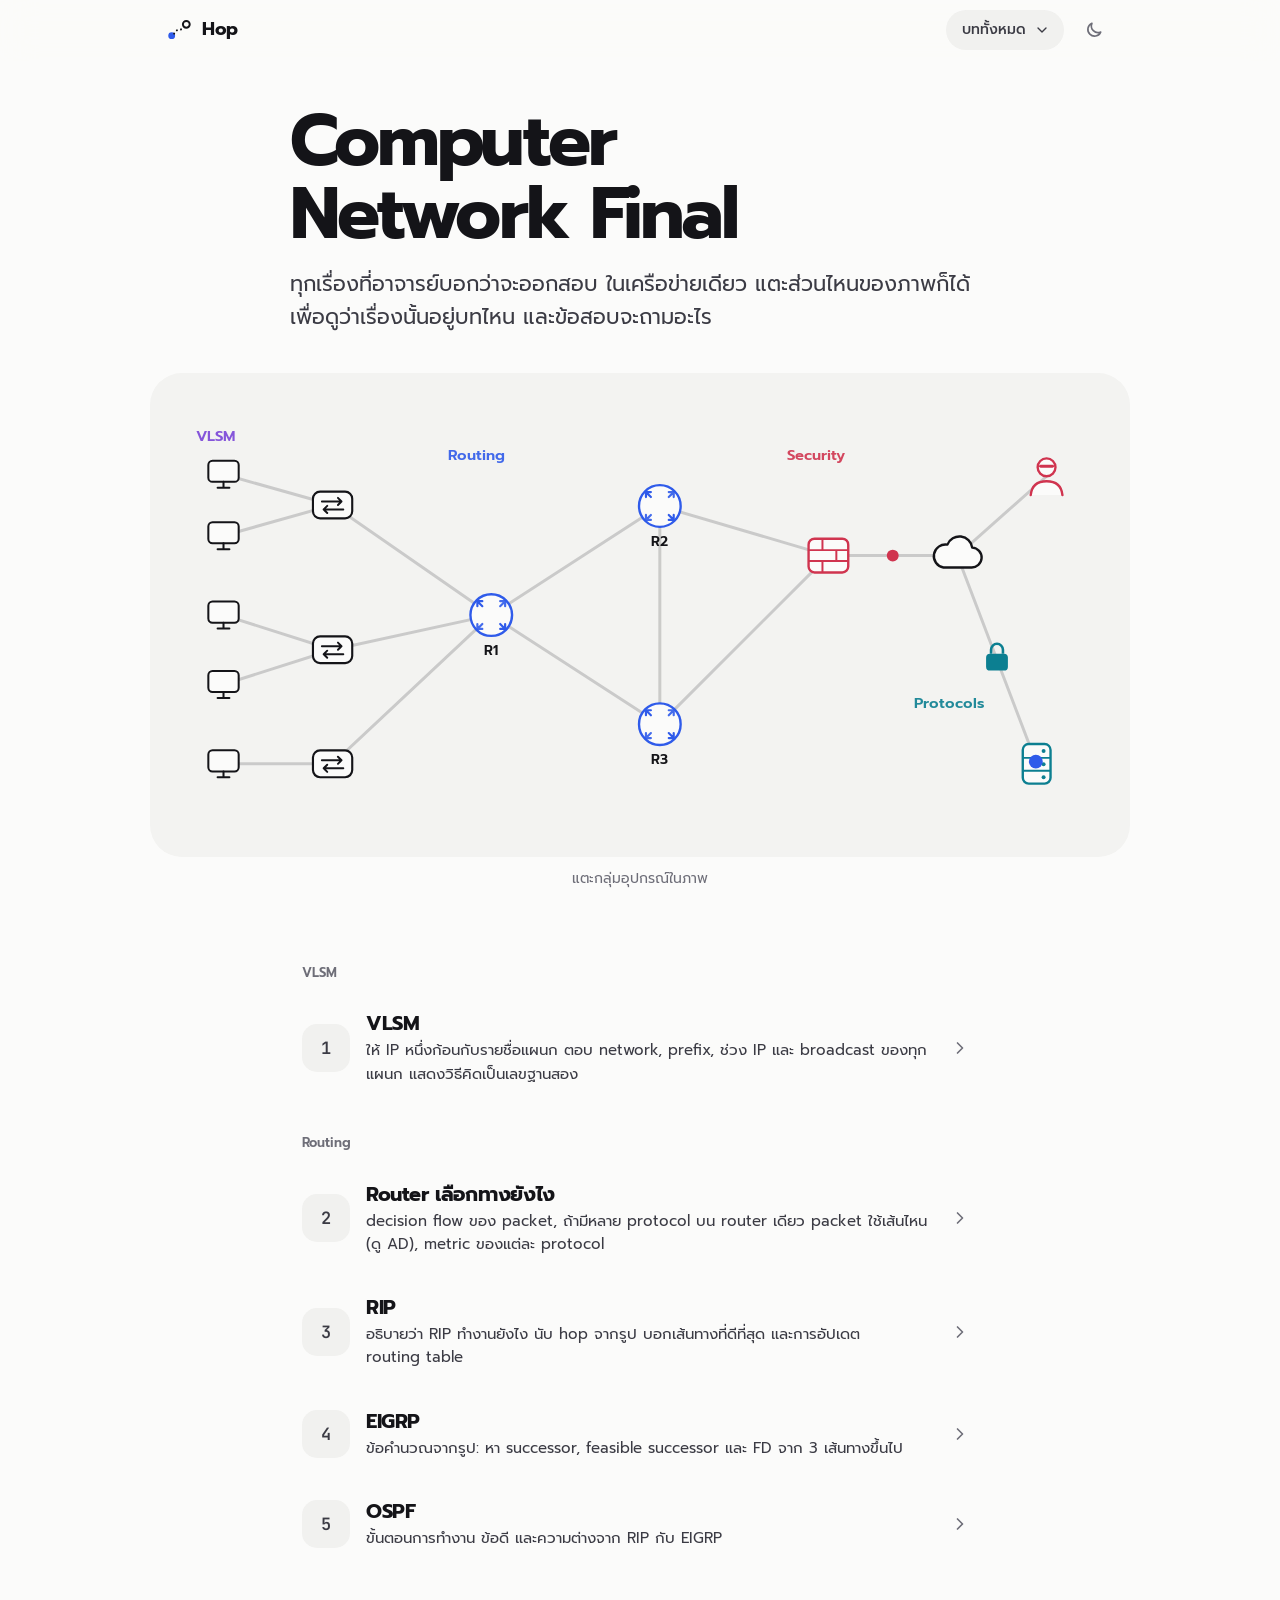
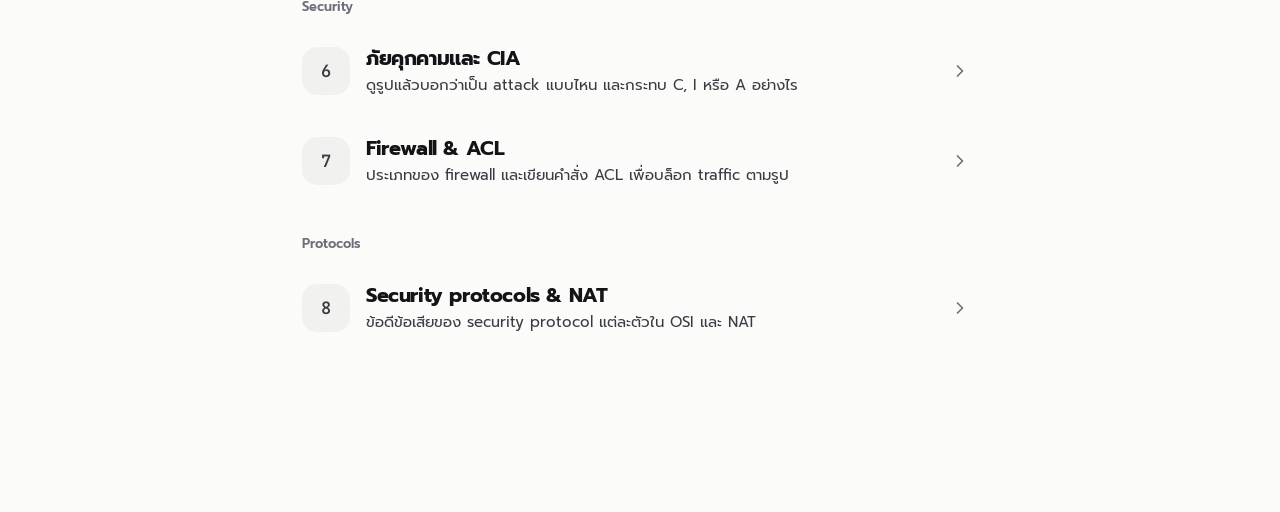
==== index.html @ ef546a4e "Home: whole-exam network map" ====
<!doctype html>
<html lang="th">
<head>
<meta charset="utf-8">
<meta name="viewport" content="width=device-width, initial-scale=1, viewport-fit=cover">
<title>Hop | Computer Network Final</title>
<meta name="description" content="ติว final วิชา 254363 Computer Network แบบ interactive: VLSM, Routing, RIP, EIGRP, OSPF, Security, ACL">
<meta name="theme-color" content="#FBFBFA">
<link rel="preconnect" href="https://fonts.googleapis.com">
<link rel="preconnect" href="https://fonts.gstatic.com" crossorigin>
<link rel="stylesheet" href="https://fonts.googleapis.com/css2?family=Prompt:wght@400;500;600;700&family=JetBrains+Mono:wght@400;500;600&display=swap">
<link rel="stylesheet" href="assets/core.css">
<style>
  .home-head { padding: 44px 0 10px; }
  .home-head h1 { font-size: clamp(40px, 8vw, 72px); line-height: 1.02; letter-spacing: -.04em; margin: 0 0 16px; font-weight: 700; text-wrap: balance; }
  .home-head p { font-size: clamp(18px, 2.4vw, 21px); line-height: 1.6; color: var(--ink-2); margin: 0; max-width: 34em; text-wrap: pretty; }
  .world { margin: 28px auto 0; max-width: var(--wide); background: var(--band); border-radius: 32px; padding: 14px; position: relative; overflow: hidden; }
  .world svg { display: block; width: 100%; height: auto; }
  .world .zone { cursor: pointer; }
  .world .zone .hull { fill: var(--zc-s); stroke: var(--zc); stroke-width: 2; stroke-dasharray: 6 6; opacity: .0; transition: opacity 220ms ease; }
  .world .zone .zl { font: 600 15px var(--font); fill: var(--zc); opacity: .9; transition: opacity 200ms ease; }
  .world .zone:hover .hull, .world .zone.on .hull { opacity: 1; }
  .world.picked .zone:not(.on) .dev { opacity: .35; }
  .world .dev { transition: opacity 220ms ease; }
  .world .link { stroke: var(--line-2); stroke-width: 3; stroke-linecap: round; fill: none; }
  .world .zone:focus { outline: none; }
  .world .zone:focus-visible .hull { opacity: 1; stroke-dasharray: none; }
  .z-ip { --zc: var(--c-violet); --zc-s: var(--c-violet-s); }
  .z-rt { --zc: var(--c-blue); --zc-s: var(--c-blue-s); }
  .z-sec { --zc: var(--c-rose); --zc-s: var(--c-rose-s); }
  .z-pr { --zc: var(--c-teal); --zc-s: var(--c-teal-s); }
  .hint { text-align: center; font-size: 14px; color: var(--muted); margin: 10px 0 0; }

  .chaps { max-width: var(--col); margin: 44px auto 0; display: grid; gap: 2px; }
  .ch { display: grid; grid-template-columns: 48px 1fr 24px; gap: 16px; align-items: center; padding: 18px 16px 18px 12px; border-radius: 20px; color: var(--ink); transition: background-color 200ms ease, transform 140ms var(--ease), opacity 220ms ease; }
  .ch:active { transform: scale(.99); }
  .ch .n { width: 48px; height: 48px; border-radius: 15px; display: grid; place-items: center; font: 600 17px var(--mono); background: var(--surface); color: var(--ink-2); transition: background-color 200ms ease, color 200ms ease; }
  .ch .t { font-size: 20px; font-weight: 700; letter-spacing: -.02em; line-height: 1.3; }
  .ch .s { font-size: 15px; color: var(--ink-2); line-height: 1.55; margin-top: 3px; text-wrap: pretty; }
  .ch svg { width: 20px; height: 20px; color: var(--muted); }
  .ch.on { background: var(--zc-s); }
  .ch.on .n { background: var(--zc); color: #fff; }
  .chaps.picked .ch:not(.on) { opacity: .45; }
  @media (hover: hover) and (pointer: fine) { .ch:hover { background: var(--surface); } .ch.on:hover { background: var(--zc-s); } }
  .grouphead { font-size: 13px; font-weight: 600; color: var(--muted); margin: 26px 12px 6px; }
</style>
</head>
<body>
<main>
  <div class="col home-head">
    <h1>Computer Network Final</h1>
    <p>ทุกเรื่องที่อาจารย์บอกว่าจะออกสอบ ในเครือข่ายเดียว แตะส่วนไหนของภาพก็ได้เพื่อดูว่าเรื่องนั้นอยู่บทไหน และข้อสอบจะถามอะไร</p>
  </div>
  <div class="world" id="world"></div>
  <p class="hint" id="hint">แตะกลุ่มอุปกรณ์ในภาพ</p>
  <div class="chaps" id="chaps"></div>
</main>
<script src="assets/core.js"></script>
<script src="home.js"></script>
</body>
</html>
---- assets/core.css ----
/* Hop: shared design system. One reading column, figures on a soft band, colour = meaning (each concept keeps one hue everywhere). */
:root {
  --bg: #FBFBFA; --surface: #F1F1EF; --surface-2: #E7E7E4; --band: #F3F3F1; --ink: #141418; --ink-2: #3B3B44; --muted: #6E6E78; --line: rgba(20,20,24,.10); --line-2: rgba(20,20,24,.18);
  --accent: #2F5BEA; --accent-press: #2549C4; --on-accent: #fff; --accent-soft: rgba(47,91,234,.12);
  /* meaning colours: net/blue, sub/amber, host/green, violet, rose, teal */
  --c-blue: #2F5BEA;  --c-blue-s: #E3EAFD;
  --c-amber: #C76A00; --c-amber-s: #FCEBD6;
  --c-green: #12855A; --c-green-s: #DCF2E7;
  --c-violet: #7A45D8; --c-violet-s: #EEE5FC;
  --c-rose: #D0344F; --c-rose-s: #FCE3E7;
  --c-teal: #0C7F91; --c-teal-s: #D9F0F3;
  --good: #12855A; --good-soft: #DCF2E7; --bad: #C2331D; --bad-soft: #FCE6E1;
  --font: "Prompt", "Noto Sans Thai", "Leelawadee UI", system-ui, sans-serif;
  --mono: "JetBrains Mono", ui-monospace, "SF Mono", Consolas, monospace;
  --ease: cubic-bezier(.23,1,.32,1); --ease-io: cubic-bezier(.77,0,.175,1); --drawer: cubic-bezier(.32,.72,0,1);
  --col: 700px; --wide: 980px; --r: 20px;
  color-scheme: light;
}
@media (prefers-color-scheme: dark) { :root:not([data-theme="light"]) {
  --bg: #0F0F12; --surface: #1A1A1F; --surface-2: #24242A; --band: #16161A; --ink: #EDEDF0; --ink-2: #C9C9D1; --muted: #9A9AA6; --line: rgba(255,255,255,.09); --line-2: rgba(255,255,255,.18);
  --accent: #6383FF; --accent-press: #4F70F0; --accent-soft: rgba(99,131,255,.16);
  --c-blue: #7593FF;  --c-blue-s: rgba(117,147,255,.16);
  --c-amber: #F2A33C; --c-amber-s: rgba(242,163,60,.16);
  --c-green: #4CCB8E; --c-green-s: rgba(76,203,142,.15);
  --c-violet: #B08CFF; --c-violet-s: rgba(176,140,255,.16);
  --c-rose: #FF7C92; --c-rose-s: rgba(255,124,146,.15);
  --c-teal: #45C6D8; --c-teal-s: rgba(69,198,216,.15);
  --good: #4CCB8E; --good-soft: rgba(76,203,142,.14); --bad: #F2846F; --bad-soft: rgba(242,132,111,.14);
  color-scheme: dark; } }
:root[data-theme="dark"] {
  --bg: #0F0F12; --surface: #1A1A1F; --surface-2: #24242A; --band: #16161A; --ink: #EDEDF0; --ink-2: #C9C9D1; --muted: #9A9AA6; --line: rgba(255,255,255,.09); --line-2: rgba(255,255,255,.18);
  --accent: #6383FF; --accent-press: #4F70F0; --accent-soft: rgba(99,131,255,.16);
  --c-blue: #7593FF;  --c-blue-s: rgba(117,147,255,.16);
  --c-amber: #F2A33C; --c-amber-s: rgba(242,163,60,.16);
  --c-green: #4CCB8E; --c-green-s: rgba(76,203,142,.15);
  --c-violet: #B08CFF; --c-violet-s: rgba(176,140,255,.16);
  --c-rose: #FF7C92; --c-rose-s: rgba(255,124,146,.15);
  --c-teal: #45C6D8; --c-teal-s: rgba(69,198,216,.15);
  --good: #4CCB8E; --good-soft: rgba(76,203,142,.14); --bad: #F2846F; --bad-soft: rgba(242,132,111,.14);
  color-scheme: dark; }

* { box-sizing: border-box; }
html { -webkit-tap-highlight-color: transparent; -webkit-text-size-adjust: 100%; scroll-padding-top: 76px; }
body { margin: 0; background: var(--bg); color: var(--ink); font: 400 17px/1.75 var(--font); overflow-x: hidden; }
button { font: inherit; color: inherit; background: none; border: 0; padding: 0; cursor: pointer; -webkit-user-select: none; user-select: none; touch-action: manipulation; }
a { color: var(--accent); text-decoration: none; }
:focus-visible { outline: 2px solid var(--accent); outline-offset: 2px; border-radius: 8px; }
[hidden] { display: none !important; }
b, strong { font-weight: 600; }
.mono, code { font-family: var(--mono); font-size: .9em; }
code { background: var(--surface); padding: .1em .4em; border-radius: 6px; }
svg text { font-family: var(--font); }

/* top bar */
.bar { position: sticky; top: 0; z-index: 30; background: color-mix(in srgb, var(--bg) 84%, transparent); backdrop-filter: saturate(170%) blur(16px); -webkit-backdrop-filter: saturate(170%) blur(16px); border-bottom: 1px solid transparent; transition: border-color 200ms ease; padding-top: env(safe-area-inset-top, 0px); }
.bar.scrolled { border-bottom-color: var(--line); }
.bar-in { max-width: var(--wide); margin: 0 auto; height: 60px; padding: 0 16px; display: flex; align-items: center; gap: 10px; }
.brand { display: flex; align-items: center; gap: 10px; font-weight: 700; font-size: 18px; letter-spacing: -.02em; color: var(--ink); margin-right: auto; }
.brand svg { width: 26px; height: 26px; }
.chap-pill { height: 40px; padding: 0 14px 0 16px; border-radius: 999px; background: var(--surface); font-size: 14px; font-weight: 500; display: inline-flex; align-items: center; gap: 8px; color: var(--ink-2); }
.chap-pill svg { width: 16px; height: 16px; }
.iconbtn { width: 40px; height: 40px; border-radius: 999px; display: grid; place-items: center; color: var(--muted); flex: none; }
.iconbtn svg { width: 20px; height: 20px; }
.progress { position: absolute; left: 0; bottom: -1px; height: 2px; background: var(--accent); width: 0; transform-origin: left; }

/* chapter menu (drops from bar) */
.menu { position: fixed; inset: 0; z-index: 40; pointer-events: none; }
.menu .scrim { position: absolute; inset: 0; background: rgba(10,10,14,.32); opacity: 0; transition: opacity 220ms ease; }
.menu .panel { position: absolute; right: max(16px, calc((100vw - var(--wide)) / 2 + 16px)); top: calc(env(safe-area-inset-top, 0px) + 64px); width: min(380px, calc(100vw - 32px)); background: var(--bg); border-radius: 22px; padding: 8px; box-shadow: 0 24px 60px rgba(0,0,0,.18), 0 0 0 1px var(--line); transform-origin: top right; transform: scale(.96) translateY(-6px); opacity: 0; transition: transform 220ms var(--ease), opacity 160ms ease; max-height: calc(100vh - 90px); overflow: auto; }
.menu.open { pointer-events: auto; }
.menu.open .scrim { opacity: 1; }
.menu.open .panel { transform: none; opacity: 1; }
.menu a { display: grid; grid-template-columns: 36px 1fr; gap: 12px; align-items: center; padding: 10px 12px; border-radius: 14px; color: var(--ink); }
.menu a .n { width: 36px; height: 36px; border-radius: 11px; display: grid; place-items: center; font: 600 14px var(--mono); background: var(--surface); color: var(--ink-2); }
.menu a .t { font-weight: 600; font-size: 15px; line-height: 1.3; }
.menu a .s { font-size: 13px; color: var(--muted); line-height: 1.35; }
.menu a[aria-current="page"] { background: var(--accent-soft); }
.menu a[aria-current="page"] .n { background: var(--accent); color: #fff; }
@media (hover: hover) and (pointer: fine) { .menu a:hover { background: var(--surface); } .iconbtn:hover { background: var(--surface); color: var(--ink); } }

/* page */
main { padding: 0 16px 160px; }
.col { max-width: var(--col); margin-left: auto; margin-right: auto; }
.wide { max-width: var(--wide); margin-left: auto; margin-right: auto; }
.head { padding: 40px 0 8px; }
.head h1 { font-size: clamp(36px, 7vw, 58px); line-height: 1.04; letter-spacing: -.035em; margin: 0 0 14px; font-weight: 700; text-wrap: balance; }
.head .lede { font-size: clamp(18px, 2.4vw, 21px); line-height: 1.6; color: var(--ink-2); margin: 0; max-width: 36em; text-wrap: pretty; }

section.idea { padding: 56px 0 8px; }
section.idea + section.idea { border-top: 1px solid var(--line); margin-top: 48px; }
.idea h2 { font-size: clamp(26px, 4.4vw, 34px); line-height: 1.18; letter-spacing: -.025em; margin: 0 0 6px; font-weight: 700; text-wrap: balance; }
.idea h2 .en { display: block; font: 500 15px/1.4 var(--mono); color: var(--muted); letter-spacing: 0; margin-top: 6px; }
.idea p { margin: 14px 0; text-wrap: pretty; }
.idea .key { font-size: clamp(20px, 2.8vw, 23px); line-height: 1.55; font-weight: 500; color: var(--ink); margin: 18px 0; letter-spacing: -.01em; }
.idea ul, .idea ol { padding-left: 1.3em; margin: 12px 0; }
.idea li { margin: 6px 0; }
.idea h3 { font-size: 20px; letter-spacing: -.015em; margin: 32px 0 4px; }

/* inline concept term: dotted underline in its meaning colour, tap opens the concept sheet */
.term { display: inline; font-weight: 600; color: var(--tc, var(--ink)); background: linear-gradient(to right, currentColor 40%, transparent 0) left bottom / 5px 1.5px repeat-x; padding-bottom: 1px; border-radius: 3px; cursor: pointer; -webkit-user-select: text; user-select: text; text-align: inherit; line-height: inherit; }
.term:active { background-color: var(--tcs, var(--surface)); }
@media (hover: hover) and (pointer: fine) { .term:hover { background-color: var(--tcs, var(--surface)); } }
.t-blue { --tc: var(--c-blue); --tcs: var(--c-blue-s); } .t-amber { --tc: var(--c-amber); --tcs: var(--c-amber-s); } .t-green { --tc: var(--c-green); --tcs: var(--c-green-s); }
.t-violet { --tc: var(--c-violet); --tcs: var(--c-violet-s); } .t-rose { --tc: var(--c-rose); --tcs: var(--c-rose-s); } .t-teal { --tc: var(--c-teal); --tcs: var(--c-teal-s); } .t-ink { --tc: var(--ink); --tcs: var(--surface); }

/* key formula: large, tokens coloured + tappable, left accent rule */
.eq { margin: 26px 0; padding: 6px 0 6px 20px; border-left: 3px solid var(--accent); font: 500 clamp(21px, 3.6vw, 28px)/1.5 var(--mono); letter-spacing: -.01em; overflow-x: auto; scrollbar-width: none; }
.eq::-webkit-scrollbar { display: none; }
.eq .tok { font: inherit; color: var(--tc); padding: 0 .12em; border-radius: 8px; background: var(--tcs); white-space: nowrap; }
.eq .op { color: var(--muted); }
.legend { display: grid; gap: 8px; margin: -8px 0 24px 23px; }
.legend button { display: grid; grid-template-columns: auto 1fr; gap: 12px; align-items: baseline; text-align: left; font-size: 15px; line-height: 1.5; color: var(--ink-2); }
.legend button b { font: 600 15px var(--mono); color: var(--tc); min-width: 3.2em; }

/* figure band */
.fig { margin: 30px auto; background: var(--band); border-radius: 28px; padding: 22px; position: relative; max-width: var(--wide); }
.fig.in-col { max-width: var(--col); }
.fig svg { display: block; width: 100%; height: auto; overflow: visible; }
.fig .ctrls { display: flex; flex-wrap: wrap; gap: 10px 14px; align-items: center; margin-top: 16px; }
.fig .readout { font: 500 15px/1.6 var(--mono); color: var(--ink-2); }
.fig .say { font-size: 17px; line-height: 1.6; margin: 14px 2px 0; min-height: 3.2em; color: var(--ink); text-wrap: pretty; }
.fig .say b { color: var(--tc, var(--ink)); }
.idea .fig:not(.in-col) { width: min(var(--wide), calc(100vw - 32px)); margin-left: calc((100% - min(var(--wide), 100vw - 32px)) / 2); }
@media (max-width: 560px) { .fig, .idea .fig:not(.in-col) { width: auto; margin-left: -16px; margin-right: -16px; border-radius: 0; padding: 18px 16px; } }

/* controls */
.btn { height: 52px; padding: 0 24px; border-radius: 16px; font-weight: 600; font-size: 16px; background: var(--surface-2); display: inline-flex; align-items: center; justify-content: center; gap: 8px; transition: transform 140ms var(--ease), background-color 160ms ease; }
.btn:active { transform: scale(.97); }
.btn.primary { background: var(--accent); color: var(--on-accent); box-shadow: 0 2px 0 var(--accent-press); }
.btn.small { height: 42px; padding: 0 16px; font-size: 14px; border-radius: 13px; }
.btn.ghost { background: transparent; color: var(--muted); }
.btn[disabled] { opacity: .4; pointer-events: none; }
.seg { display: inline-flex; background: var(--surface-2); border-radius: 14px; padding: 4px; gap: 2px; position: relative; }
.seg button { height: 38px; padding: 0 14px; border-radius: 10px; font-size: 14px; font-weight: 600; color: var(--muted); transition: color 160ms ease, background-color 160ms ease; white-space: nowrap; }
.seg button[aria-pressed="true"] { background: var(--bg); color: var(--ink); box-shadow: 0 1px 3px rgba(0,0,0,.08); }
.slider { -webkit-appearance: none; appearance: none; height: 44px; background: transparent; flex: 1; min-width: 160px; touch-action: pan-y; --p: 50%; }
.slider::-webkit-slider-runnable-track { height: 8px; border-radius: 99px; background: linear-gradient(to right, var(--accent) var(--p), var(--surface-2) var(--p)); }
.slider::-moz-range-track { height: 8px; border-radius: 99px; background: linear-gradient(to right, var(--accent) var(--p), var(--surface-2) var(--p)); }
.slider::-webkit-slider-thumb { -webkit-appearance: none; width: 30px; height: 30px; margin-top: -11px; border-radius: 50%; background: #fff; box-shadow: 0 1px 4px rgba(0,0,0,.25), 0 0 0 1px rgba(0,0,0,.05); }
.slider::-moz-range-thumb { width: 30px; height: 30px; border: 0; border-radius: 50%; background: #fff; box-shadow: 0 1px 4px rgba(0,0,0,.25); }
.field { height: 50px; border-radius: 14px; border: 1.5px solid var(--line-2); background: var(--bg); padding: 0 14px; font: 500 17px var(--mono); color: var(--ink); width: 100%; min-width: 0; transition: border-color 150ms ease, background-color 150ms ease; }
.field:focus { outline: none; border-color: var(--accent); }
.field.ok { border-color: var(--good); background: var(--good-soft); }
.field.no { border-color: var(--bad); background: var(--bad-soft); }

/* scrubber: a timeline whose stops are named events, drag or play */
.scrub { margin-top: 18px; user-select: none; -webkit-user-select: none; }
.scrub .row { display: flex; align-items: center; gap: 14px; }
.scrub .play { width: 48px; height: 48px; border-radius: 50%; background: var(--ink); color: var(--bg); display: grid; place-items: center; flex: none; transition: transform 140ms var(--ease); }
.scrub .play:active { transform: scale(.94); }
.scrub .play svg { width: 18px; height: 18px; }
.scrub .track { position: relative; flex: 1; height: 48px; touch-action: none; cursor: pointer; }
.scrub .rail { position: absolute; left: 0; right: 0; top: 50%; height: 6px; margin-top: -3px; border-radius: 99px; background: var(--surface-2); }
.scrub .fill { position: absolute; left: 0; top: 50%; height: 6px; margin-top: -3px; border-radius: 99px; background: var(--ink); width: 0; }
.scrub .stop { position: absolute; top: 50%; width: 12px; height: 12px; margin: -6px 0 0 -6px; border-radius: 50%; background: var(--bg); box-shadow: inset 0 0 0 2px var(--line-2); transition: box-shadow 160ms ease, background-color 160ms ease; }
.scrub .stop.past { background: var(--ink); box-shadow: none; }
.scrub .knob { position: absolute; top: 50%; width: 26px; height: 26px; margin: -13px 0 0 -13px; border-radius: 50%; background: var(--bg); box-shadow: 0 0 0 3px var(--ink), 0 4px 10px rgba(0,0,0,.18); }
.scrub .label { margin-top: 6px; font-size: 15px; font-weight: 600; color: var(--ink); min-height: 1.6em; display: flex; gap: 10px; align-items: baseline; }
.scrub .label .k { font: 500 13px var(--mono); color: var(--muted); }

/* MCQ check */
.check { margin: 40px 0 8px; padding-top: 28px; border-top: 1px solid var(--line); }
.check .q { font-size: 19px; font-weight: 600; line-height: 1.5; margin: 0 0 16px; letter-spacing: -.01em; text-wrap: pretty; }
.check .opts { display: grid; gap: 10px; }
.tile { display: grid; grid-template-columns: 40px 1fr; gap: 14px; align-items: center; text-align: left; padding: 12px 16px 12px 12px; border-radius: 18px; background: var(--bg); box-shadow: inset 0 0 0 1.5px var(--line-2); font-size: 16px; line-height: 1.5; min-height: 64px; transition: transform 140ms var(--ease), box-shadow 160ms ease, background-color 160ms ease; }
.tile:active { transform: scale(.985); }
.tile .L { width: 40px; height: 40px; border-radius: 12px; display: grid; place-items: center; font: 600 16px var(--mono); background: var(--surface); color: var(--ink-2); transition: background-color 160ms ease, color 160ms ease; }
.tile.right { background: var(--good-soft); box-shadow: inset 0 0 0 2px var(--good); }
.tile.right .L { background: var(--good); color: #fff; }
.tile.wrong { background: var(--bad-soft); box-shadow: inset 0 0 0 2px var(--bad); }
.tile.wrong .L { background: var(--bad); color: #fff; }
.tile.dim { opacity: .5; }
@media (hover: hover) and (pointer: fine) { .tile:hover { box-shadow: inset 0 0 0 1.5px var(--muted); } }
.fb { margin-top: 14px; padding: 16px 18px; border-radius: 18px; font-size: 16px; line-height: 1.65; }
.fb.good { background: var(--good-soft); } .fb.bad { background: var(--bad-soft); }
.fb .h { font-weight: 700; margin-bottom: 2px; }
.fb.good .h { color: var(--good); } .fb.bad .h { color: var(--bad); }
.fb { animation: rise 260ms var(--ease); }
@keyframes rise { from { opacity: 0; transform: translateY(6px); } to { opacity: 1; transform: none; } }

/* exam drill */
.drill { margin: 34px auto 0; max-width: var(--wide); background: var(--surface); border-radius: 28px; padding: 26px 22px; }
.drill h3 { margin: 0 0 4px; font-size: 22px; letter-spacing: -.02em; }
.drill .prompt { font-size: 17px; line-height: 1.7; margin: 10px 0 18px; }
.drill .bar2 { display: flex; flex-wrap: wrap; gap: 10px; margin-top: 18px; }
.drill table { width: 100%; border-collapse: collapse; font-size: 15px; }
.drill th { text-align: left; font-weight: 600; font-size: 13px; color: var(--muted); padding: 6px 8px; white-space: nowrap; }
.drill td { padding: 5px 4px; vertical-align: middle; }
.drill .tblwrap { overflow-x: auto; margin: 0 -6px; padding: 0 6px; }
.work { margin-top: 20px; display: grid; gap: 4px; }
.work .ln { font: 500 15px/1.7 var(--mono); padding: 6px 12px; border-radius: 10px; opacity: 0; transform: translateY(4px); transition: opacity 260ms ease, transform 260ms var(--ease), background-color 200ms ease; white-space: pre-wrap; overflow-wrap: anywhere; }
.work .ln.on { opacity: 1; transform: none; }
.work .ln.note { font-family: var(--font); font-size: 15px; color: var(--muted); }
.work .ln.hl { background: var(--bg); }
@media (max-width: 560px) { .drill { margin-left: -16px; margin-right: -16px; border-radius: 0; padding: 22px 16px; } }

/* concept sheet: bottom sheet with its own drill-down stack */
.sheet { position: fixed; inset: 0; z-index: 50; pointer-events: none; }
.sheet .scrim { position: absolute; inset: 0; background: rgba(10,10,14,.38); opacity: 0; transition: opacity 240ms ease; }
.sheet .card { position: absolute; left: 50%; bottom: 0; width: min(680px, 100vw); max-height: 86vh; transform: translate(-50%, 100%); background: var(--bg); border-radius: 28px 28px 0 0; box-shadow: 0 -10px 40px rgba(0,0,0,.18); transition: transform 380ms var(--drawer); display: flex; flex-direction: column; padding-bottom: env(safe-area-inset-bottom, 0px); }
.sheet.open { pointer-events: auto; }
.sheet.open .scrim { opacity: 1; }
.sheet.open .card { transform: translate(-50%, 0); }
.sheet .grab { height: 28px; flex: none; display: grid; place-items: center; touch-action: none; cursor: grab; }
.sheet .grab::before { content: ""; width: 44px; height: 5px; border-radius: 9px; background: var(--surface-2); }
.sheet .top { display: flex; align-items: center; gap: 8px; padding: 0 16px 4px 12px; flex: none; }
.sheet .crumbs { display: flex; gap: 4px; align-items: center; overflow-x: auto; scrollbar-width: none; flex: 1; font-size: 13px; color: var(--muted); }
.sheet .crumbs::-webkit-scrollbar { display: none; }
.sheet .crumbs button { white-space: nowrap; padding: 6px 8px; border-radius: 8px; color: var(--muted); }
.sheet .crumbs button:last-child { color: var(--ink); font-weight: 600; }
.sheet .crumbs i { font-style: normal; opacity: .5; }
.sheet .body { overflow-y: auto; padding: 4px 24px 32px; overscroll-behavior: contain; -webkit-overflow-scrolling: touch; }
.sheet .pane { animation: pane 280ms var(--ease); }
.sheet .pane.back { animation-name: paneback; }
@keyframes pane { from { opacity: 0; transform: translateX(18px); } to { opacity: 1; transform: none; } }
@keyframes paneback { from { opacity: 0; transform: translateX(-18px); } to { opacity: 1; transform: none; } }
.sheet h2 { font-size: 28px; line-height: 1.2; letter-spacing: -.025em; margin: 6px 0 2px; color: var(--tc, var(--ink)); }
.sheet .en { font: 500 14px var(--mono); color: var(--muted); }
.sheet .short { font-size: 20px; line-height: 1.55; font-weight: 500; margin: 14px 0 10px; letter-spacing: -.01em; }
.sheet .more { font-size: 16px; line-height: 1.75; color: var(--ink-2); }
.sheet .more p { margin: 10px 0; }
.sheet .viz { margin: 18px 0; background: var(--band); border-radius: 20px; padding: 16px; }
.sheet .viz svg { display: block; width: 100%; height: auto; }
.sheet .parts { margin-top: 22px; }
.sheet .parts .h { font-size: 13px; font-weight: 600; color: var(--muted); margin-bottom: 8px; }
.sheet .parts .list { display: grid; gap: 8px; }
.sheet .part { display: grid; grid-template-columns: 10px 1fr 20px; gap: 14px; align-items: center; text-align: left; padding: 14px 14px 14px 16px; border-radius: 16px; background: var(--surface); transition: transform 140ms var(--ease), background-color 160ms ease; }
.sheet .part:active { transform: scale(.985); }
.sheet .part .dot { width: 10px; height: 10px; border-radius: 50%; background: var(--tc, var(--ink)); }
.sheet .part .t { font-weight: 600; font-size: 16px; line-height: 1.35; }
.sheet .part .s { font-size: 14px; color: var(--muted); line-height: 1.45; }
.sheet .part svg { width: 18px; height: 18px; color: var(--muted); }
@media (min-width: 1100px) {
  .sheet .card { left: auto; right: 24px; bottom: 24px; top: 24px; max-height: none; width: 460px; border-radius: 28px; transform: translateX(calc(100% + 40px)); }
  .sheet.open .card { transform: none; }
  .sheet .grab { display: none; }
  .sheet .top { padding-top: 14px; }
}

/* map: chapter hero diagram whose parts are buttons */
.map { position: relative; }
.map .hot { cursor: pointer; }
.map .hot .ring { fill: none; stroke: var(--tc, var(--accent)); stroke-width: 2; opacity: 0; transition: opacity 180ms ease; }
.map .hot:hover .ring, .map .hot:focus-visible .ring, .map .hot.on .ring { opacity: 1; }
.map .hot:focus { outline: none; }
.pulse { animation: pulse 2.4s var(--ease) infinite; transform-box: fill-box; transform-origin: center; }
@keyframes pulse { 0% { opacity: .55; transform: scale(1); } 70%, 100% { opacity: 0; transform: scale(1.9); } }

/* chapter end */
.next { margin: 64px auto 0; max-width: var(--col); display: block; padding: 24px 26px; border-radius: 24px; background: var(--ink); color: var(--bg); transition: transform 160ms var(--ease); }
.next:active { transform: scale(.985); }
.next .s { font-size: 14px; opacity: .65; }
.next .t { font-size: 24px; font-weight: 700; letter-spacing: -.02em; display: flex; justify-content: space-between; align-items: center; gap: 12px; }
.next svg { width: 26px; height: 26px; }

.toast { position: fixed; left: 50%; bottom: calc(24px + env(safe-area-inset-bottom, 0px)); transform: translate(-50%, 20px); opacity: 0; background: var(--ink); color: var(--bg); padding: 12px 18px; border-radius: 14px; font-size: 15px; z-index: 60; transition: transform 240ms var(--ease), opacity 200ms ease; pointer-events: none; }
.toast.on { transform: translate(-50%, 0); opacity: 1; }
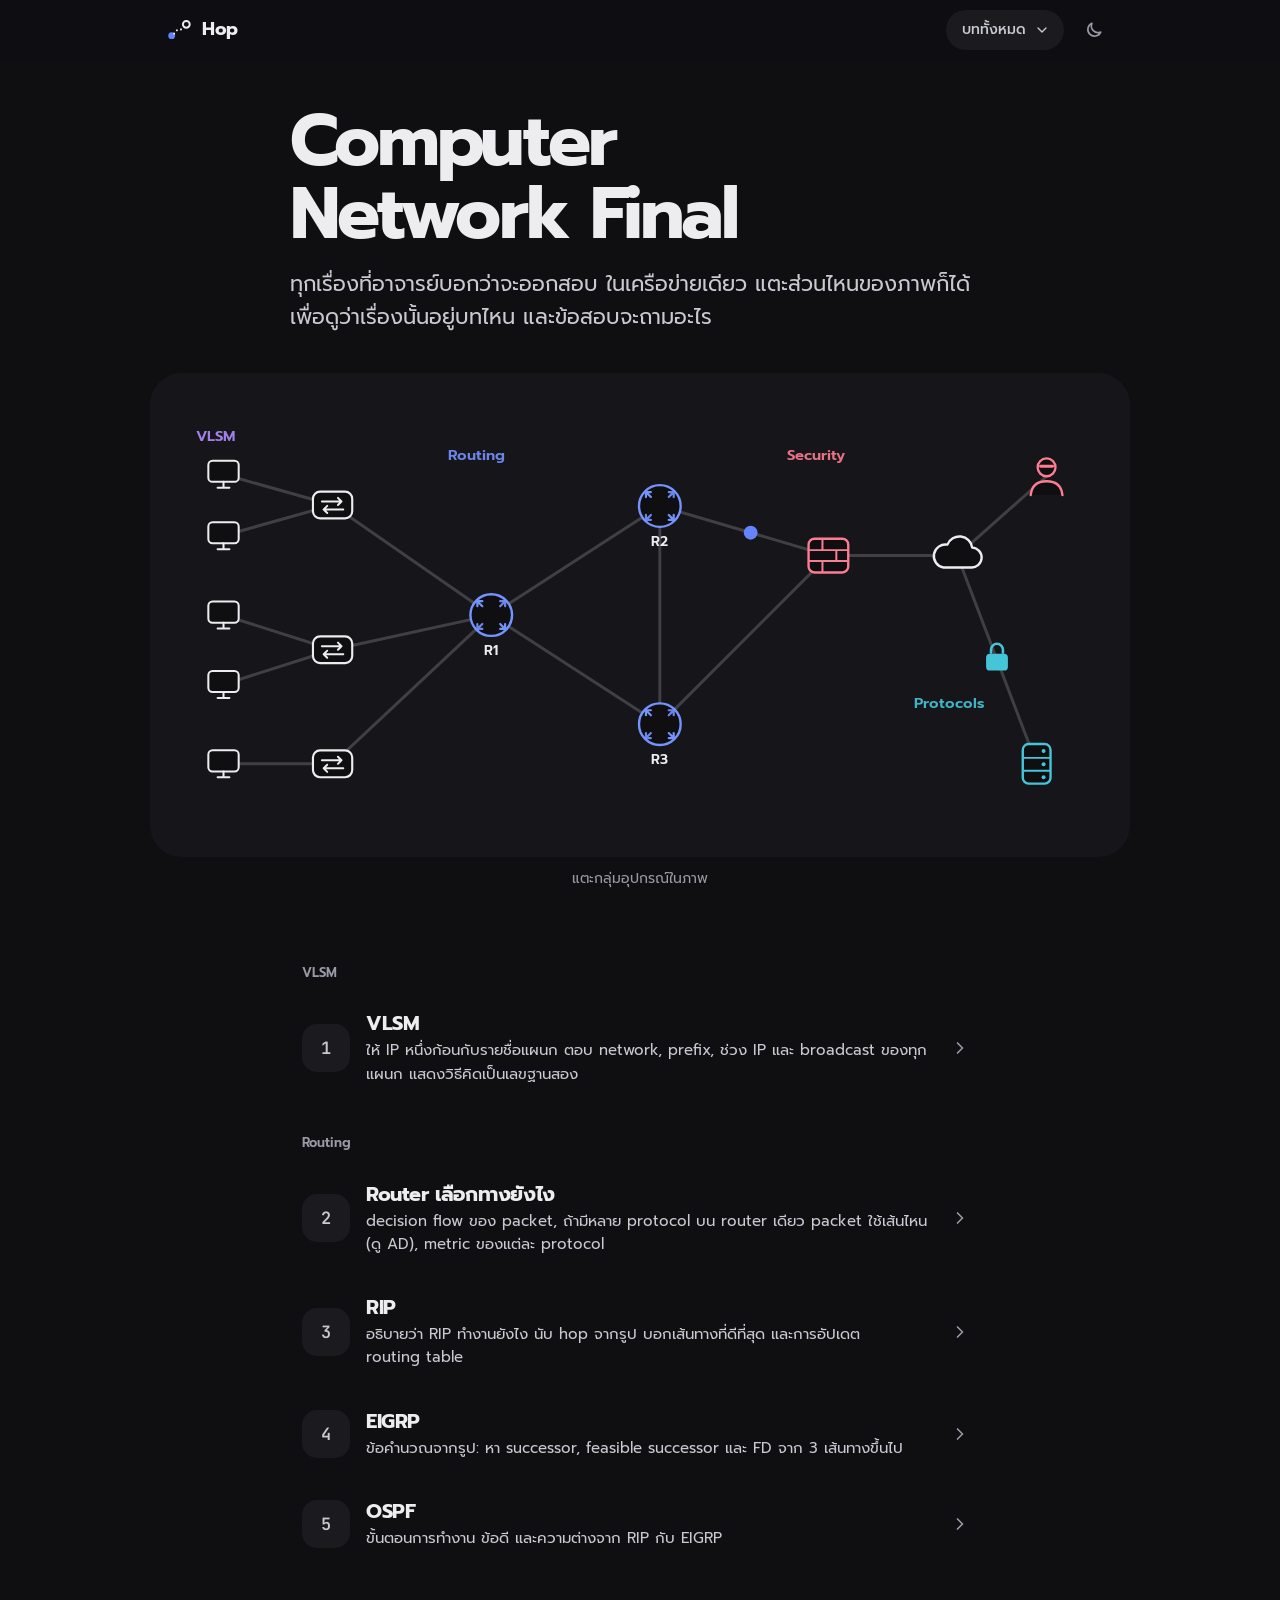
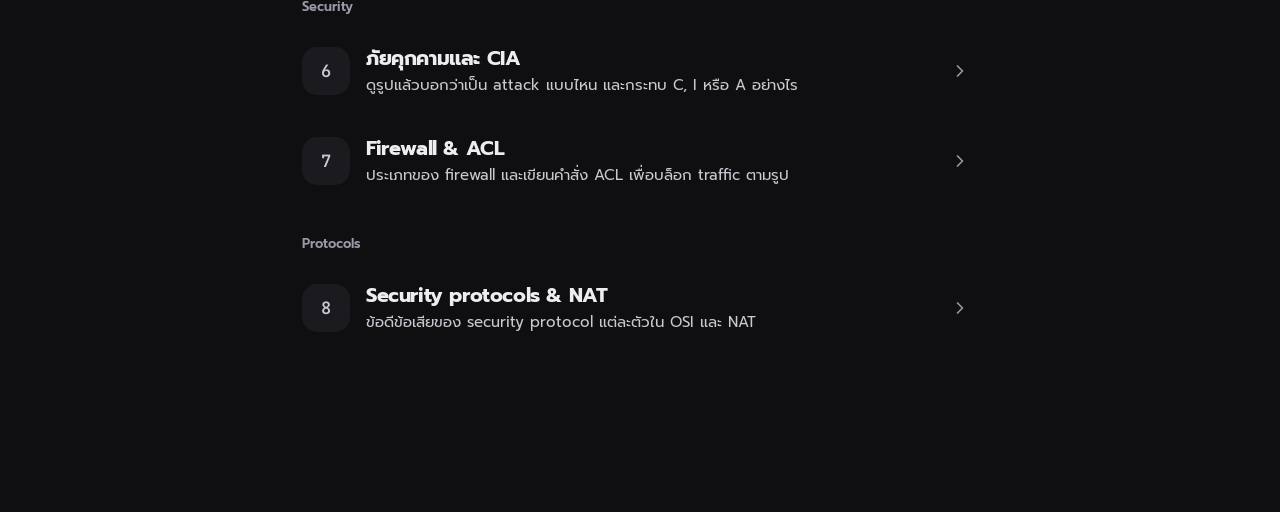
==== commit 362eea93: "Dark mode by default" ====
--- a/index.html
+++ b/index.html
@@ -5,7 +5,7 @@
 <meta name="viewport" content="width=device-width, initial-scale=1, viewport-fit=cover">
 <title>Hop | Computer Network Final</title>
 <meta name="description" content="ติว final วิชา 254363 Computer Network แบบ interactive: VLSM, Routing, RIP, EIGRP, OSPF, Security, ACL">
-<meta name="theme-color" content="#FBFBFA">
+<meta name="theme-color" content="#0F0F12">
 <link rel="preconnect" href="https://fonts.googleapis.com">
 <link rel="preconnect" href="https://fonts.gstatic.com" crossorigin>
 <link rel="stylesheet" href="https://fonts.googleapis.com/css2?family=Prompt:wght@400;500;600;700&family=JetBrains+Mono:wght@400;500;600&display=swap">
--- a/assets/core.css
+++ b/assets/core.css
@@ -16,7 +16,7 @@
   --col: 700px; --wide: 980px; --r: 20px;
   color-scheme: light;
 }
-@media (prefers-color-scheme: dark) { :root:not([data-theme="light"]) {
+:root:not([data-theme="light"]) {
   --bg: #0F0F12; --surface: #1A1A1F; --surface-2: #24242A; --band: #16161A; --ink: #EDEDF0; --ink-2: #C9C9D1; --muted: #9A9AA6; --line: rgba(255,255,255,.09); --line-2: rgba(255,255,255,.18);
   --accent: #6383FF; --accent-press: #4F70F0; --accent-soft: rgba(99,131,255,.16);
   --c-blue: #7593FF;  --c-blue-s: rgba(117,147,255,.16);
@@ -26,7 +26,7 @@
   --c-rose: #FF7C92; --c-rose-s: rgba(255,124,146,.15);
   --c-teal: #45C6D8; --c-teal-s: rgba(69,198,216,.15);
   --good: #4CCB8E; --good-soft: rgba(76,203,142,.14); --bad: #F2846F; --bad-soft: rgba(242,132,111,.14);
-  color-scheme: dark; } }
+  color-scheme: dark; }
 :root[data-theme="dark"] {
   --bg: #0F0F12; --surface: #1A1A1F; --surface-2: #24242A; --band: #16161A; --ink: #EDEDF0; --ink-2: #C9C9D1; --muted: #9A9AA6; --line: rgba(255,255,255,.09); --line-2: rgba(255,255,255,.18);
   --accent: #6383FF; --accent-press: #4F70F0; --accent-soft: rgba(99,131,255,.16);
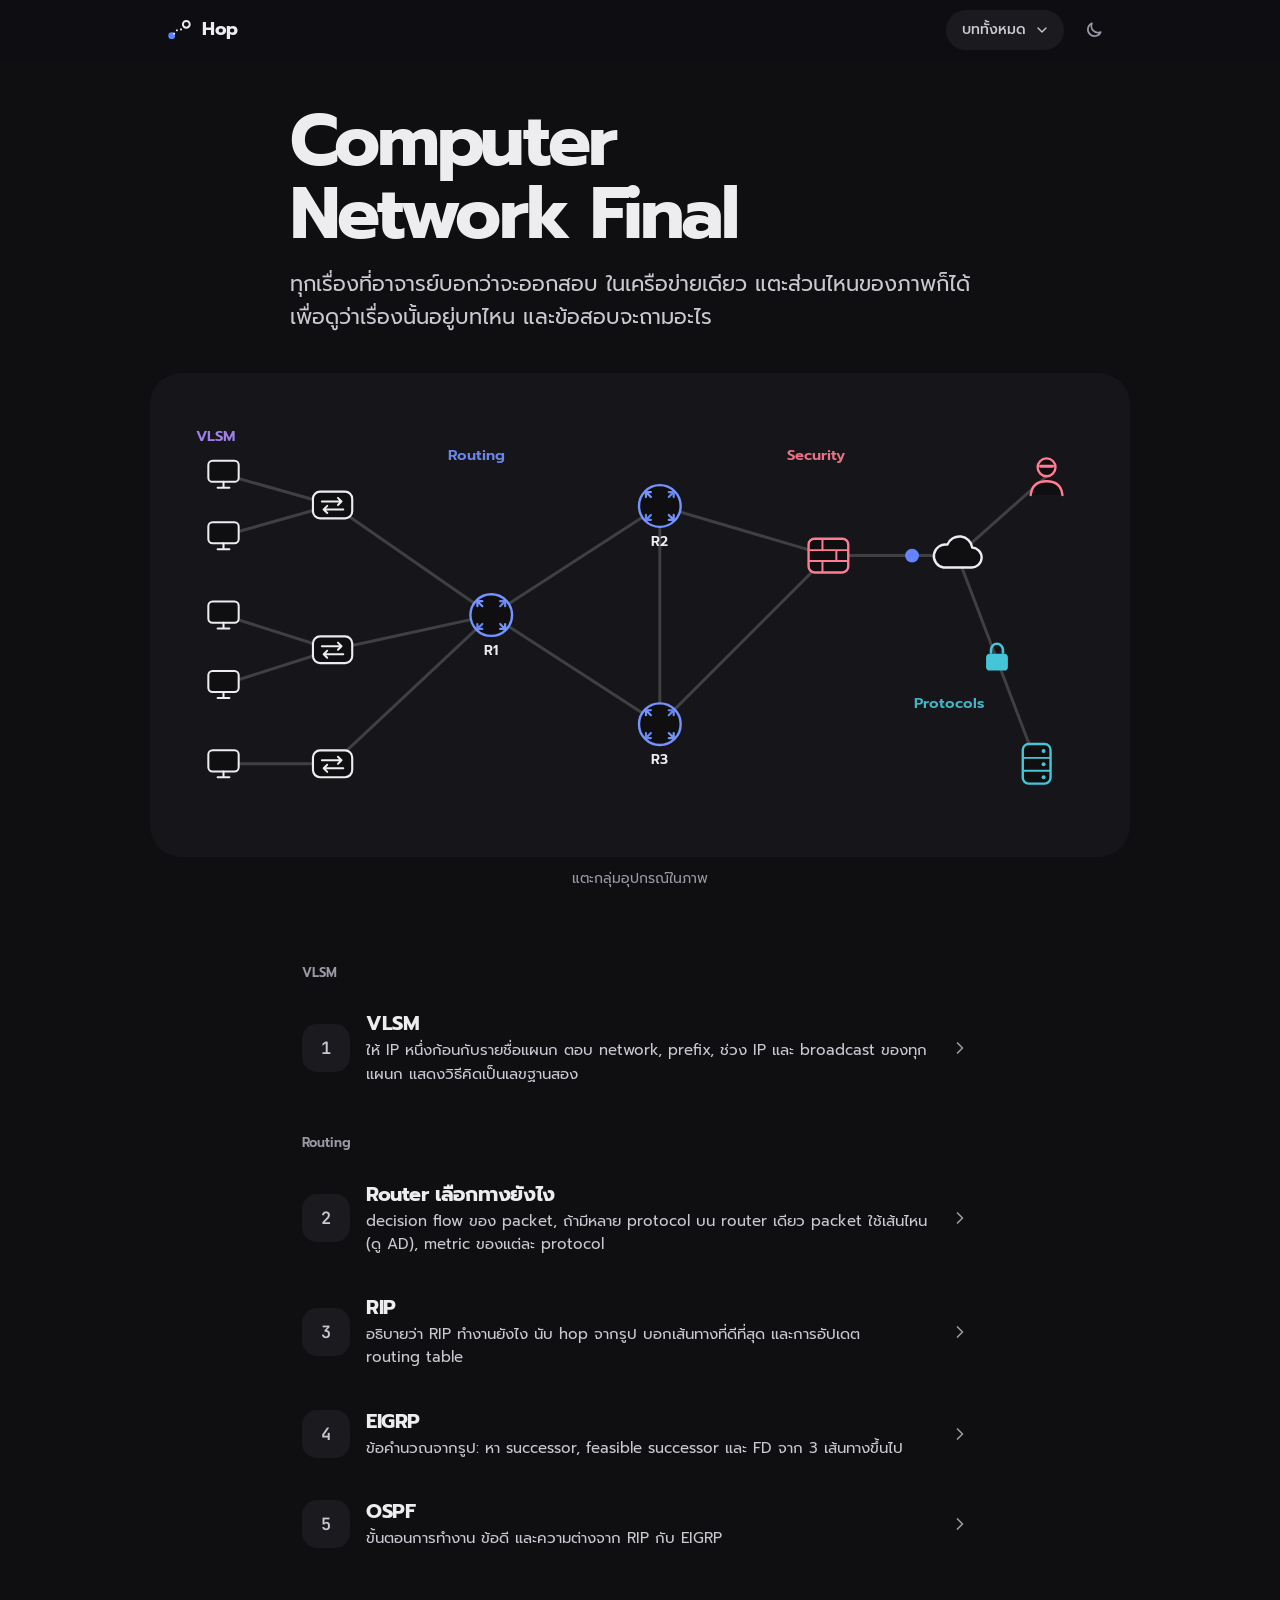
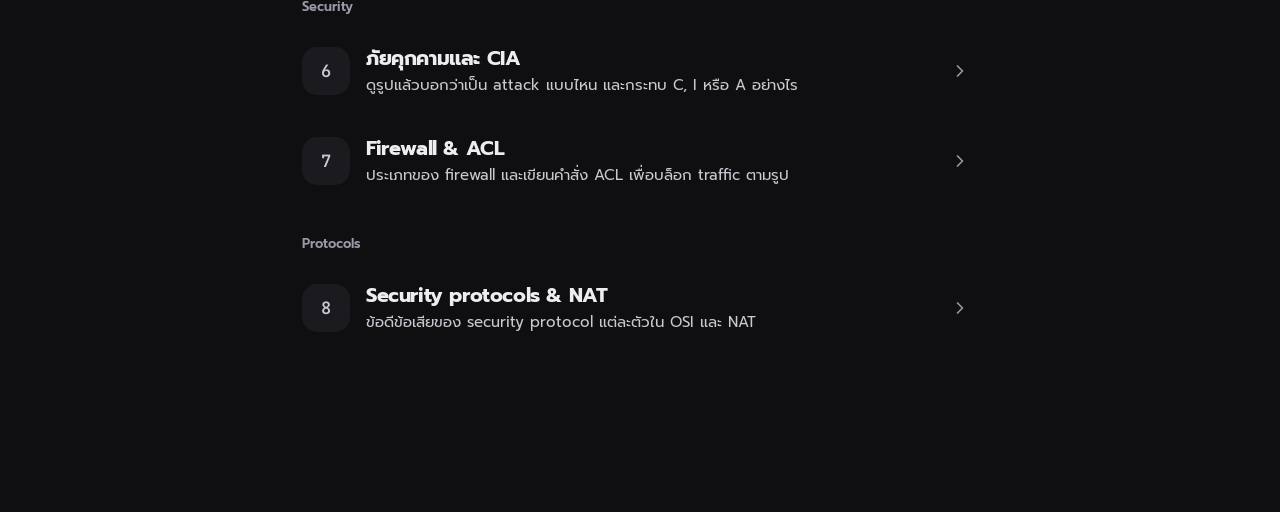
==== commit 5d3035bc: "Chapters 6 and 8: Threats/CIA, Security protocols & NAT; favicon" ====
--- a/index.html
+++ b/index.html
@@ -2,6 +2,7 @@
 <html lang="th">
 <head>
 <meta charset="utf-8">
+<link rel="icon" href="favicon.svg" type="image/svg+xml">
 <meta name="viewport" content="width=device-width, initial-scale=1, viewport-fit=cover">
 <title>Hop | Computer Network Final</title>
 <meta name="description" content="ติว final วิชา 254363 Computer Network แบบ interactive: VLSM, Routing, RIP, EIGRP, OSPF, Security, ACL">
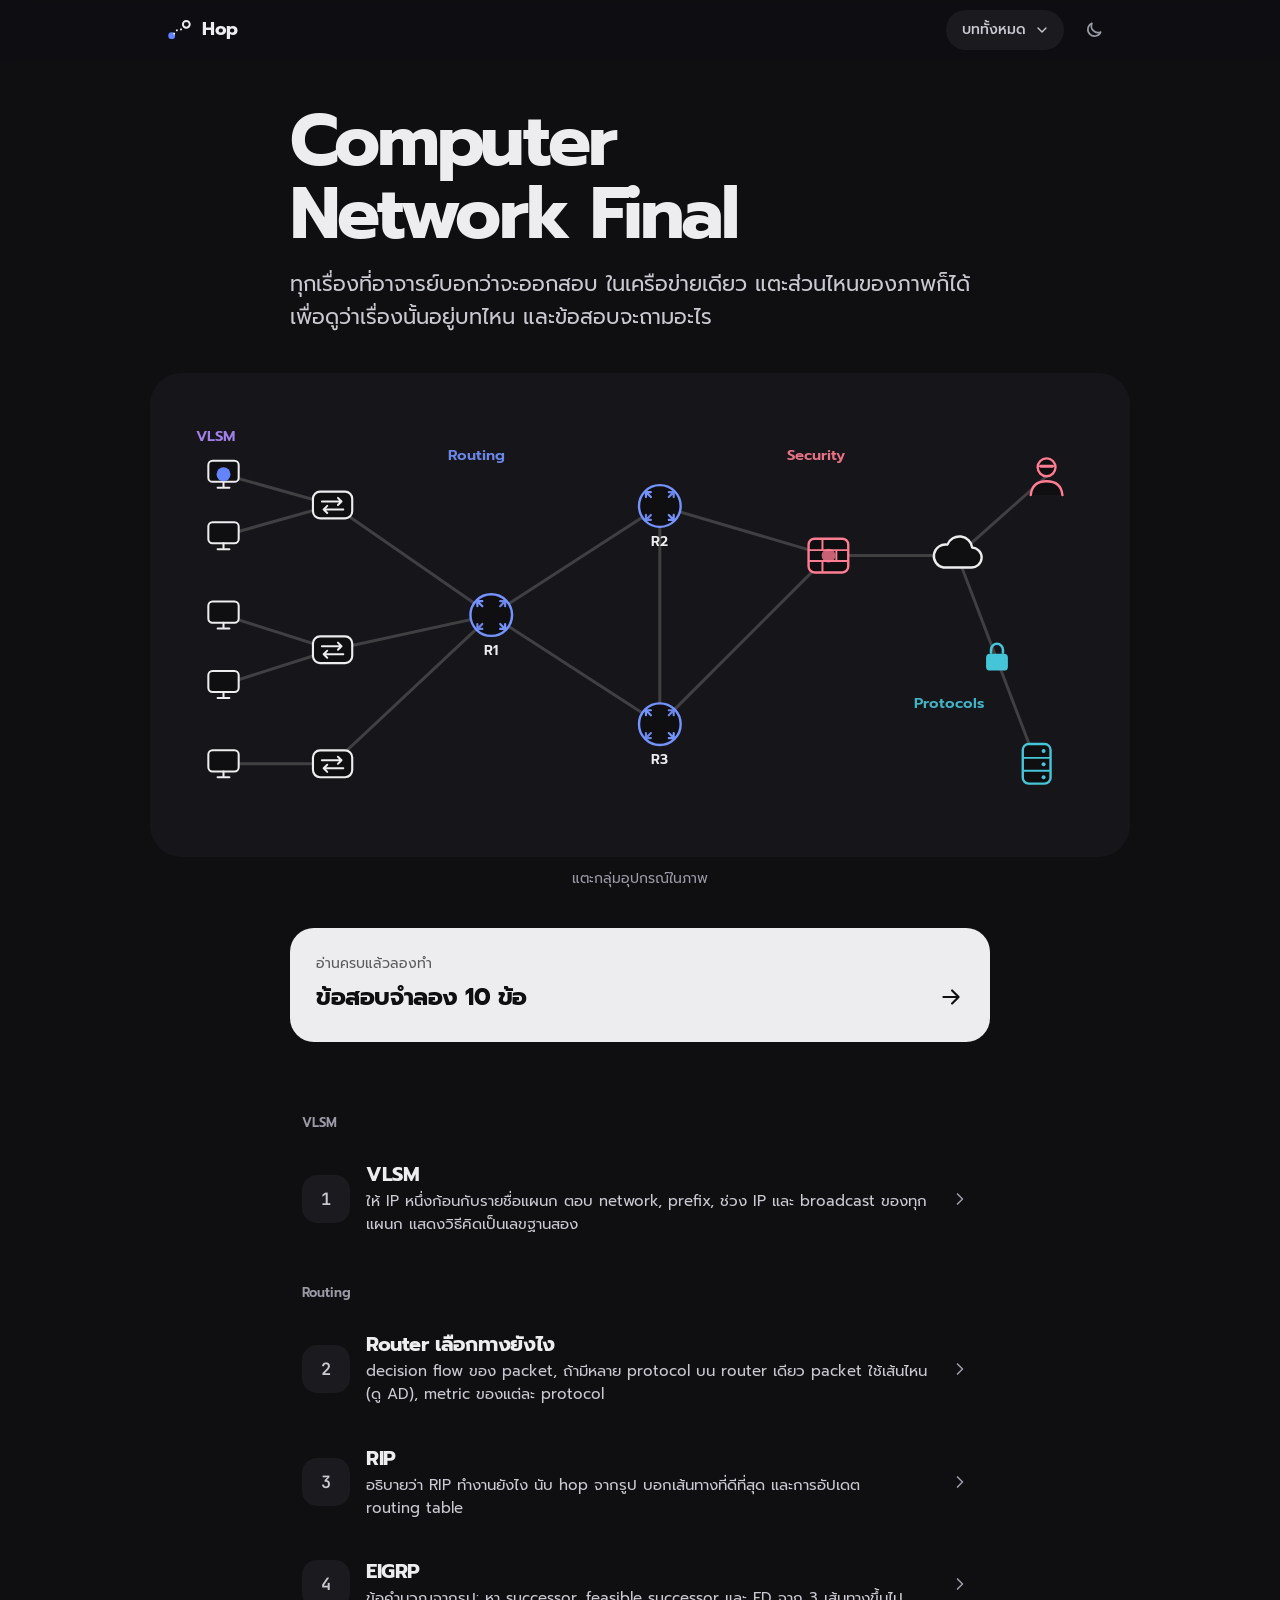
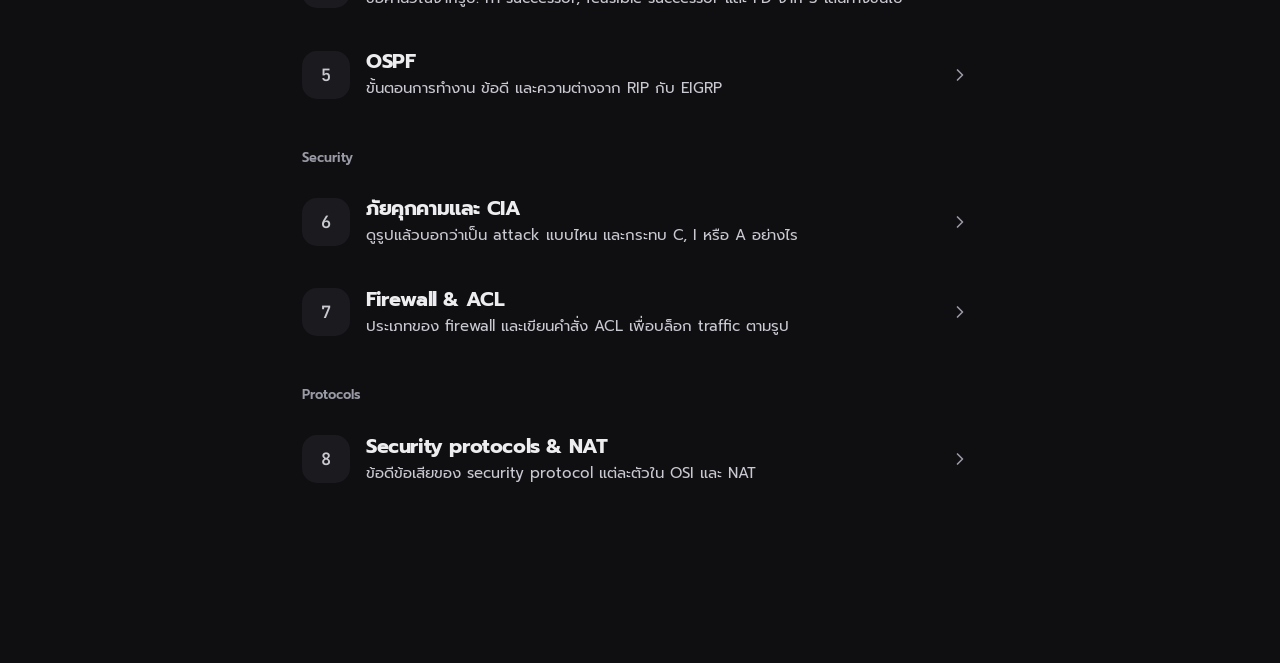
==== commit 2552e01b: "Mock exam: 10 randomized teacher-style questions; button icon sizing" ====
--- a/index.html
+++ b/index.html
@@ -54,6 +54,7 @@
   </div>
   <div class="world" id="world"></div>
   <p class="hint" id="hint">แตะกลุ่มอุปกรณ์ในภาพ</p>
+  <a class="next" href="exam.html" style="margin-top:36px"><div class="s">อ่านครบแล้วลองทำ</div><div class="t">ข้อสอบจำลอง 10 ข้อ <svg viewBox="0 0 24 24" fill="none" stroke="currentColor" stroke-width="2" stroke-linecap="round" stroke-linejoin="round"><path d="M5 12h14M13 6l6 6-6 6"/></svg></div></a>
   <div class="chaps" id="chaps"></div>
 </main>
 <script src="assets/core.js"></script>
--- a/assets/core.css
+++ b/assets/core.css
@@ -126,6 +126,8 @@
 /* controls */
 .btn { height: 52px; padding: 0 24px; border-radius: 16px; font-weight: 600; font-size: 16px; background: var(--surface-2); display: inline-flex; align-items: center; justify-content: center; gap: 8px; transition: transform 140ms var(--ease), background-color 160ms ease; }
 .btn:active { transform: scale(.97); }
+.btn svg { width: 18px; height: 18px; flex: none; }
+.btn { white-space: nowrap; }
 .btn.primary { background: var(--accent); color: var(--on-accent); box-shadow: 0 2px 0 var(--accent-press); }
 .btn.small { height: 42px; padding: 0 16px; font-size: 14px; border-radius: 13px; }
 .btn.ghost { background: transparent; color: var(--muted); }
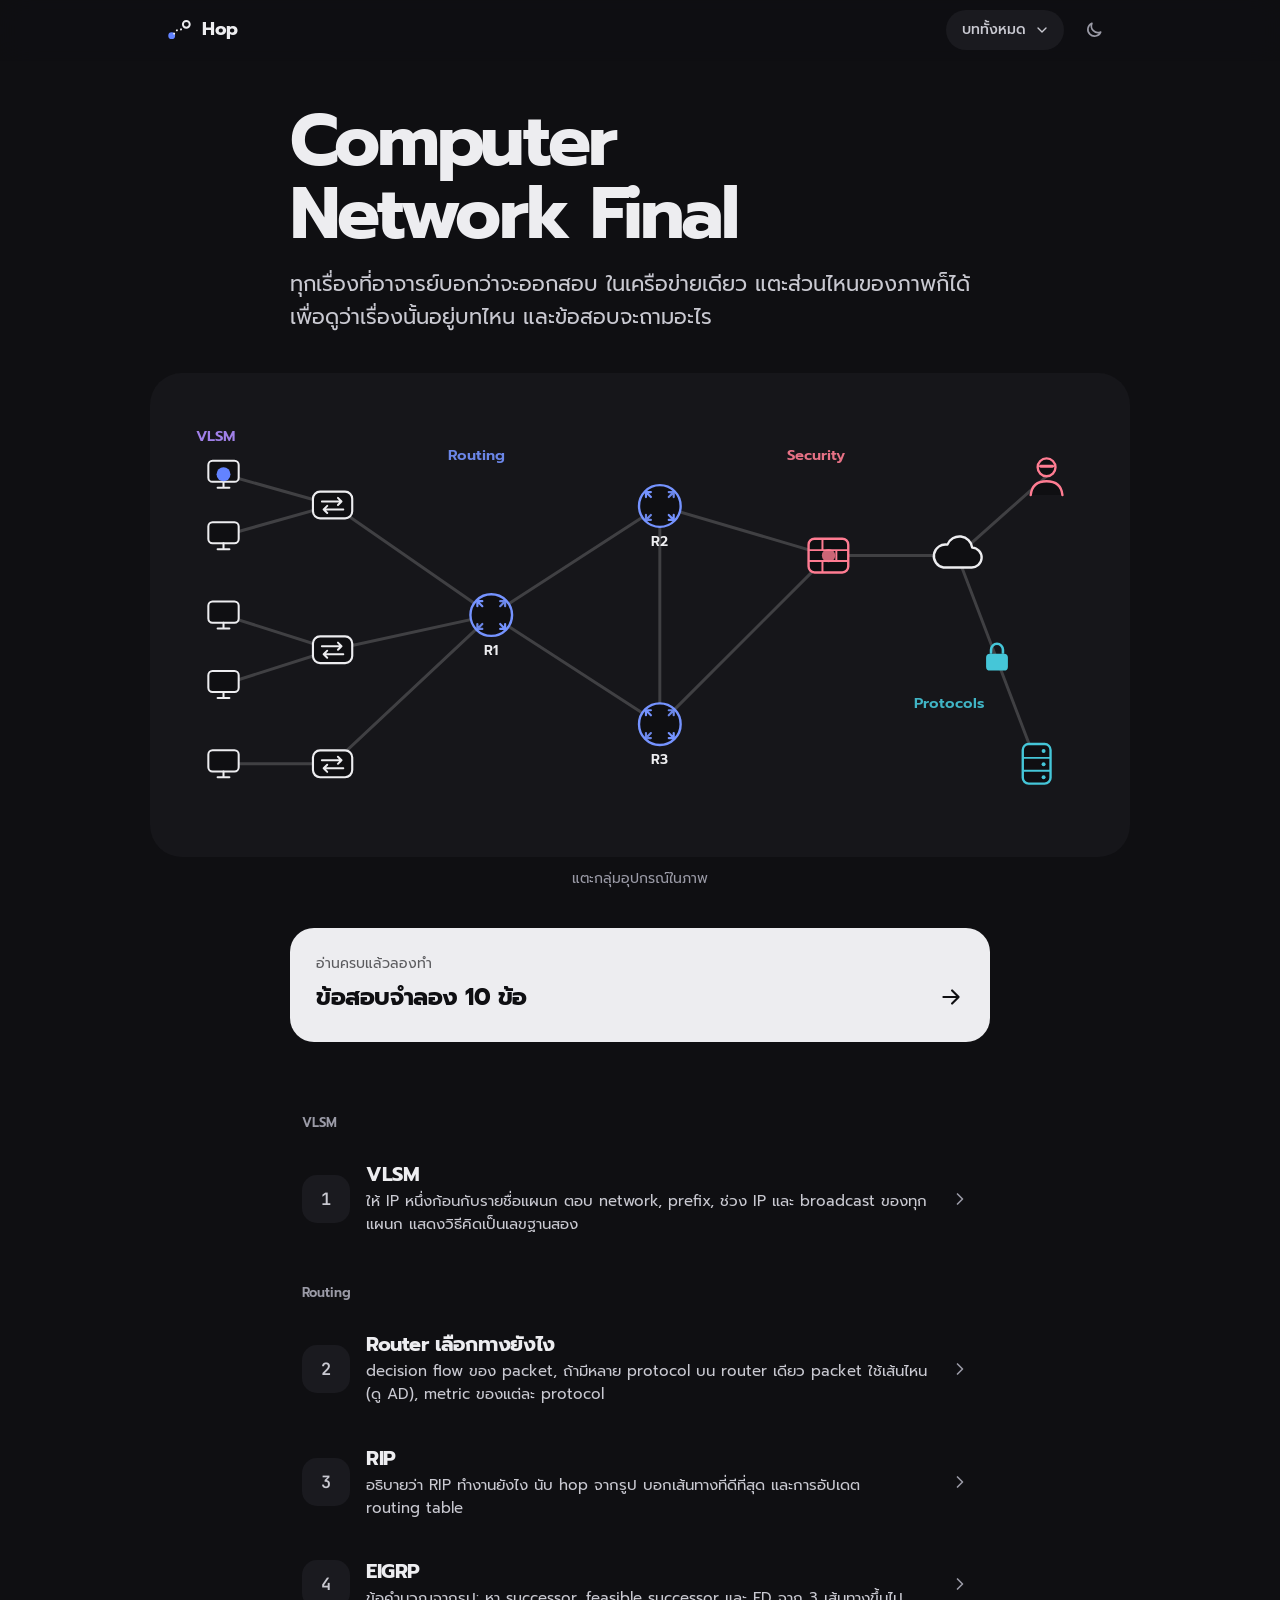
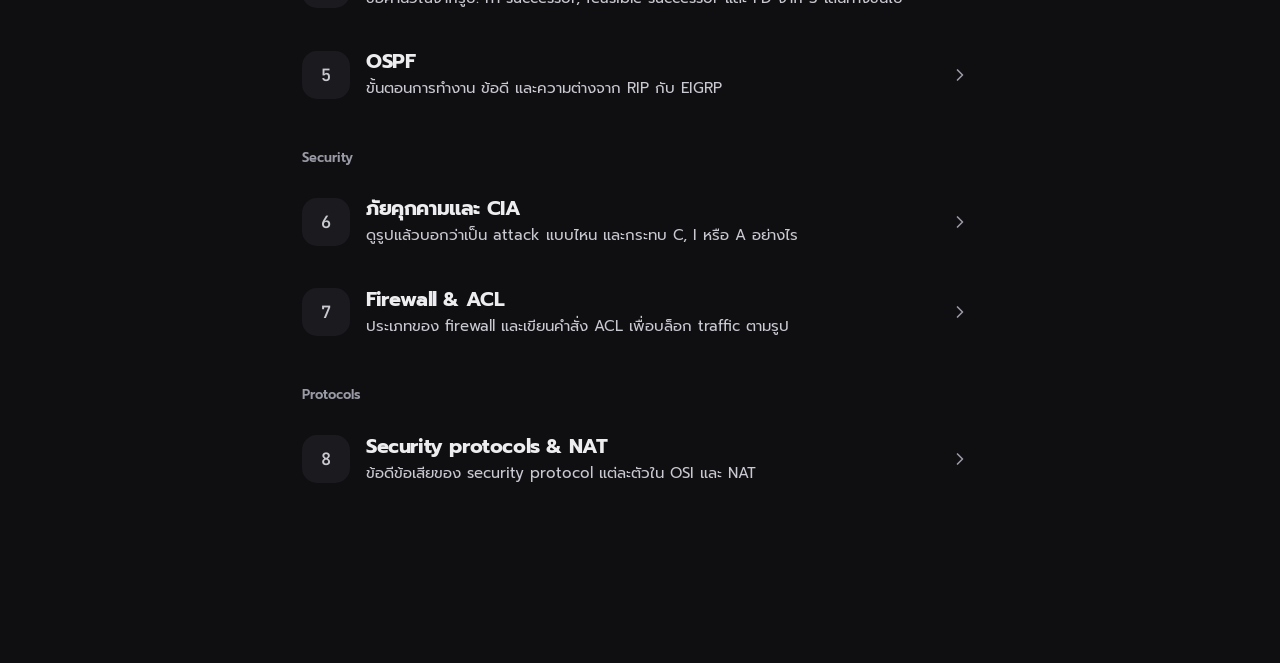
==== commit 9e3767ef: "Bold section numbers" ====
--- a/index.html
+++ b/index.html
@@ -9,7 +9,7 @@
 <meta name="theme-color" content="#0F0F12">
 <link rel="preconnect" href="https://fonts.googleapis.com">
 <link rel="preconnect" href="https://fonts.gstatic.com" crossorigin>
-<link rel="stylesheet" href="https://fonts.googleapis.com/css2?family=Prompt:wght@400;500;600;700&family=JetBrains+Mono:wght@400;500;600&display=swap">
+<link rel="stylesheet" href="https://fonts.googleapis.com/css2?family=Prompt:wght@400;500;600;700&family=JetBrains+Mono:wght@400;500;600;700;800&display=swap">
 <link rel="stylesheet" href="assets/core.css">
 <style>
   .home-head { padding: 44px 0 10px; }
--- a/assets/core.css
+++ b/assets/core.css
@@ -257,3 +257,10 @@
 
 .toast { position: fixed; left: 50%; bottom: calc(24px + env(safe-area-inset-bottom, 0px)); transform: translate(-50%, 20px); opacity: 0; background: var(--ink); color: var(--bg); padding: 12px 18px; border-radius: 14px; font-size: 15px; z-index: 60; transition: transform 240ms var(--ease), opacity 200ms ease; pointer-events: none; }
 .toast.on { transform: translate(-50%, 0); opacity: 1; }
+
+/* section numbers n.m / n.m.k */
+.idea h2 .num { font: 800 .82em var(--mono); color: var(--accent); margin-right: .45em; letter-spacing: -.02em; }
+.idea h3 .num { font: 800 .88em var(--mono); color: var(--accent); margin-right: .5em; }
+.menu .toc { display: grid; gap: 1px; padding: 2px 0 10px 56px; }
+.menu .toc a { display: flex; gap: 10px; align-items: baseline; padding: 7px 12px; border-radius: 10px; font-size: 14px; line-height: 1.4; color: var(--ink-2); }
+.menu .toc a b { font: 800 13px var(--mono); color: var(--accent); flex: none; min-width: 2.4em; }
